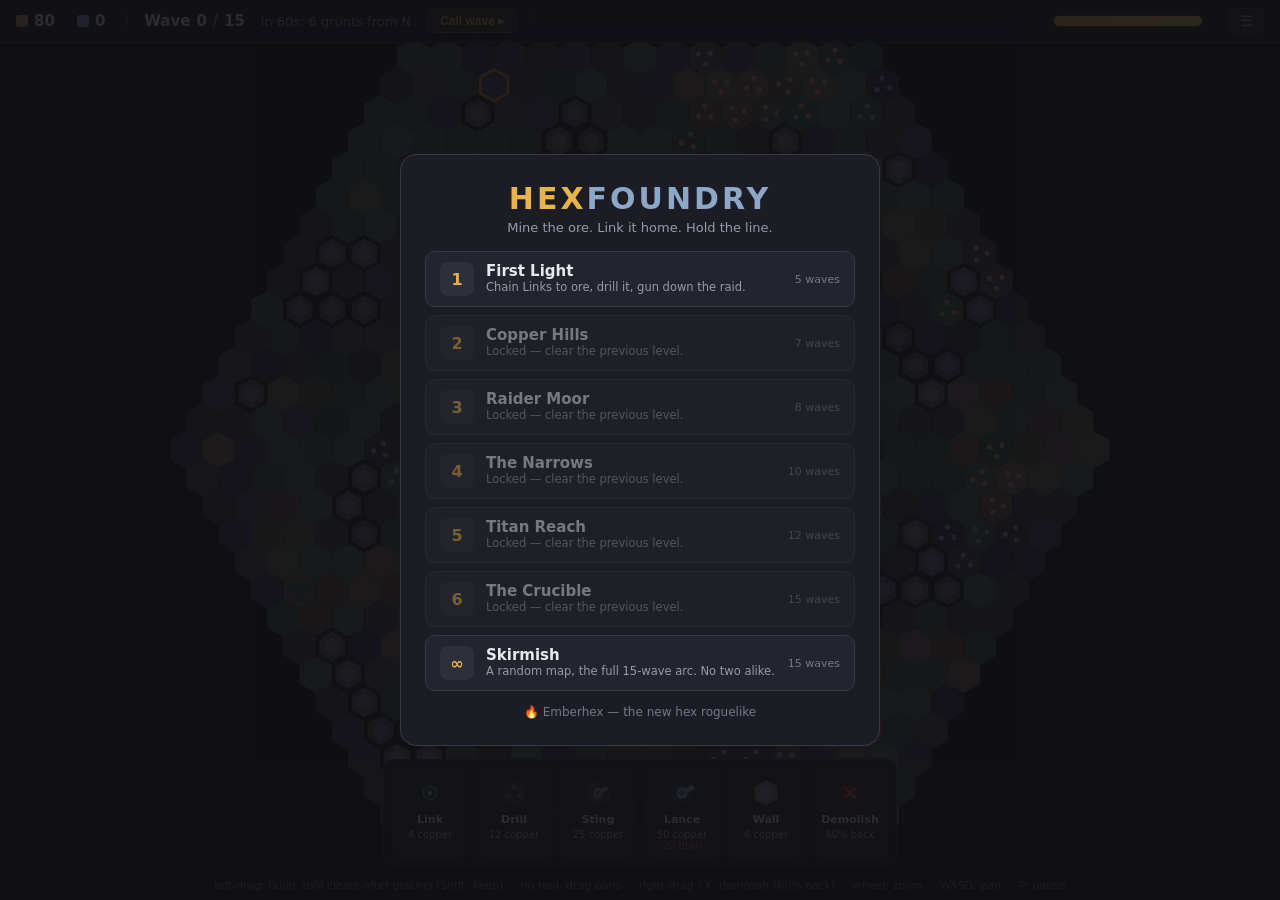
==== hexfoundry.html @ d4a0064d "Pivot to Emberhex: turn-based hex roguelike with souls-like combat New primary game replacing the to" ====
<!DOCTYPE html>
<html lang="en">
<head>
<meta charset="UTF-8">
<meta name="viewport" content="width=device-width, initial-scale=1.0, maximum-scale=1.0, user-scalable=no, viewport-fit=cover">
<meta name="mobile-web-app-capable" content="yes">
<meta name="apple-mobile-web-app-capable" content="yes">
<meta name="apple-mobile-web-app-status-bar-style" content="black-translucent">
<title>Hexfoundry</title>
<link rel="stylesheet" href="style.css">
<link rel="icon" href="data:image/svg+xml,<svg xmlns='http://www.w3.org/2000/svg' viewBox='0 0 100 100'><polygon points='50,3 93,26 93,74 50,97 7,74 7,26' fill='%23e8b34c'/></svg>">
</head>
<body>
<canvas id="game"></canvas>

<div id="topbar">
  <div class="res"><span class="dot copper"></span><span id="res-copper">0</span><span class="rate" id="rate-copper"></span></div>
  <div class="res"><span class="dot titanium"></span><span id="res-titanium">0</span><span class="rate" id="rate-titanium"></span></div>
  <div class="sep"></div>
  <div class="res">Wave <span id="wave-num">0</span><span class="dim">/</span><span id="wave-final">15</span></div>
  <div class="res dim" id="wave-preview">…</div>
  <button id="call-wave">Call wave ▸</button>
  <div class="sep"></div>
  <div class="corebar"><div id="core-hp"></div></div>
  <button id="menu-open" title="Levels">☰</button>
</div>

<div id="toolbar"></div>
<div id="tooltip"></div>
<div id="hint">left-drag: build, tool clears after placing (Shift: keep) &nbsp;·&nbsp; no tool: drag pans &nbsp;·&nbsp; right-drag / X: demolish (60% back) &nbsp;·&nbsp; wheel: zoom &nbsp;·&nbsp; WASD: pan &nbsp;·&nbsp; P: pause</div>

<div id="overlay" class="hidden">
  <div id="overlay-box">
    <h1 id="overlay-title">Core destroyed</h1>
    <p id="overlay-text"></p>
    <button id="next-btn" class="hidden">Next level ▸</button>
    <button id="continue-btn" class="hidden">Keep playing (endless)</button>
    <button id="restart-btn">Retry level</button>
    <button id="menu-btn" class="secondary">Levels</button>
  </div>
</div>

<div id="menu" class="hidden">
  <div id="menu-box">
    <h1>HEX<span>FOUNDRY</span></h1>
    <p class="sub">Mine the ore. Link it home. Hold the line.</p>
    <button id="menu-resume" class="hidden">▸ Resume game</button>
    <div id="level-list"></div>
    <a class="crosslink" href="index.html" style="display:block;margin-top:14px;font-size:12px;color:#77778a;text-decoration:none;text-align:center;">🔥 Emberhex — the new hex roguelike</a>
  </div>
</div>

<div id="msg"></div>

<script src="game.js"></script>
</body>
</html>
---- style.css ----
* { margin: 0; padding: 0; box-sizing: border-box; }

html, body {
  width: 100%; height: 100%;
  overflow: hidden;
  background: #17171c;
  font-family: "Segoe UI", system-ui, sans-serif;
  color: #e8e8ef;
  user-select: none;
  -webkit-user-select: none;
  -webkit-tap-highlight-color: transparent;
  overscroll-behavior: none;
  position: fixed; inset: 0;
}

#game {
  display: block; width: 100vw; height: 100vh; height: 100dvh;
  cursor: crosshair;
  touch-action: none;
}

/* ---------- top bar ---------- */
#topbar {
  position: fixed; top: 0; left: 0; right: 0;
  display: flex; align-items: center; gap: 16px;
  padding: 8px 16px;
  background: linear-gradient(#20202add, #20202a99);
  border-bottom: 1px solid #3a3a46;
  font-size: 15px;
  pointer-events: none;
}
.res { display: flex; align-items: center; gap: 6px; font-weight: 600; }
.res .rate { font-size: 12px; font-weight: 400; color: #7fbf7f; }
.dim { color: #9a9aa8; font-weight: 400; }
.dot { width: 12px; height: 12px; border-radius: 3px; display: inline-block; }
.dot.copper   { background: #d99d73; }
.dot.titanium { background: #8da7c6; }
.sep { width: 1px; height: 18px; background: #3a3a46; }
#wave-preview { font-size: 13px; max-width: 340px; }
#call-wave {
  pointer-events: auto;
  background: #3a3324; color: #e8b34c; border: 1px solid #6b5a2e;
  border-radius: 7px; padding: 4px 12px; font-size: 12px; font-weight: 700;
  cursor: pointer;
}
#call-wave:hover:not(:disabled) { background: #4d4229; }
#call-wave:disabled { opacity: 0.35; cursor: default; }
.corebar {
  width: 150px; height: 12px; border-radius: 6px; margin-left: auto;
  background: #101014; border: 1px solid #3a3a46; overflow: hidden;
}
#core-hp { height: 100%; width: 100%; background: linear-gradient(90deg, #e8b34c, #f5d06e); transition: width .2s; }

/* ---------- build toolbar ---------- */
#toolbar {
  position: fixed; bottom: 34px; left: 50%; transform: translateX(-50%);
  display: flex; gap: 8px;
  padding: 8px;
  background: #20202add;
  border: 1px solid #3a3a46; border-radius: 12px;
}
.tool {
  width: 76px; padding: 7px 4px 5px;
  display: flex; flex-direction: column; align-items: center; gap: 3px;
  background: #2a2a34; border: 1px solid #3a3a46; border-radius: 9px;
  cursor: pointer; text-align: center;
}
.tool:hover { background: #34343f; }
.tool.selected { background: #4d3f22; border-color: #e8b34c; }
.tool canvas { width: 34px; height: 34px; }
.tool .tname { font-size: 11px; font-weight: 600; }
.tool .tcost { font-size: 10px; color: #b8b8c4; }
.tool .tcost .no { color: #e06060; }

/* ---------- misc ui ---------- */
#hint {
  position: fixed; bottom: 8px; left: 50%; transform: translateX(-50%);
  font-size: 11px; color: #74748a; white-space: nowrap;
}
#tooltip {
  position: fixed; pointer-events: none; display: none;
  background: #101016ee; border: 1px solid #3a3a46; border-radius: 8px;
  padding: 8px 10px; font-size: 12px; max-width: 250px; z-index: 20;
  line-height: 1.45;
}
#tooltip b { color: #e8b34c; }
#tooltip .stat { color: #8da7c6; }
#msg {
  position: fixed; top: 54px; left: 50%; transform: translateX(-50%);
  font-size: 14px; font-weight: 600; color: #f0c060;
  text-shadow: 0 1px 4px #000; text-align: center;
  opacity: 0; transition: opacity .3s;
  pointer-events: none;
}
#msg.show { opacity: 1; }

/* ---------- game over / victory ---------- */
#overlay {
  position: fixed; inset: 0; background: #0a0a0ecc;
  display: flex; align-items: center; justify-content: center; z-index: 50;
}
#overlay.hidden { display: none; }
#overlay-box {
  background: #20202a; border: 1px solid #3a3a46; border-radius: 16px;
  padding: 36px 48px; text-align: center;
}
#overlay-box h1 { margin-bottom: 10px; font-size: 28px; }
#overlay-box h1.lost { color: #e06060; }
#overlay-box h1.won  { color: #70e080; }
#overlay-box p { color: #b8b8c4; margin-bottom: 22px; white-space: pre-line; }
#overlay-box button {
  background: #e8b34c; color: #17171c; border: 0; border-radius: 9px;
  padding: 10px 26px; font-size: 15px; font-weight: 700; cursor: pointer;
  margin: 0 6px;
}
#overlay-box button:hover { background: #f5d06e; }
#overlay-box button.hidden { display: none; }
#continue-btn { background: #4c5e45 !important; color: #d8e8d0 !important; }
#continue-btn:hover { background: #5d7355 !important; }
#overlay-box button.secondary { background: #2a2a34; color: #b8b8c4; border: 1px solid #3a3a46; }
#overlay-box button.secondary:hover { background: #34343f; }

/* ---------- topbar menu button ---------- */
#menu-open {
  pointer-events: auto; margin-left: 10px;
  background: #2a2a34; color: #b8b8c4; border: 1px solid #3a3a46;
  border-radius: 7px; padding: 3px 10px; font-size: 15px; cursor: pointer;
}
#menu-open:hover { background: #34343f; }

/* ---------- level menu ---------- */
#menu {
  position: fixed; inset: 0; background: #0e0e13dd;
  display: flex; align-items: center; justify-content: center; z-index: 60;
  overflow-y: auto;
}
#menu.hidden { display: none; }
#menu-box {
  width: min(480px, 94vw);
  max-height: 92vh; overflow-y: auto;
  background: #1c1c24; border: 1px solid #3a3a46; border-radius: 16px;
  padding: 26px 24px;
}
#menu-box h1 {
  text-align: center; font-size: 30px; letter-spacing: 3px; color: #e8b34c;
}
#menu-box h1 span { color: #8da7c6; }
#menu-box .sub { text-align: center; color: #9a9aa8; font-size: 13px; margin: 4px 0 16px; }
#menu-resume {
  display: block; width: 100%; margin-bottom: 12px;
  background: #4c5e45; color: #d8e8d0; border: 0; border-radius: 9px;
  padding: 10px; font-size: 14px; font-weight: 700; cursor: pointer;
}
#menu-resume.hidden { display: none; }
#level-list { display: flex; flex-direction: column; gap: 8px; }
.level {
  display: flex; align-items: center; gap: 12px;
  background: #24242e; border: 1px solid #3a3a46; border-radius: 10px;
  padding: 10px 14px; cursor: pointer;
}
.level:hover { background: #2c2c38; border-color: #55556a; }
.level.locked { opacity: 0.45; cursor: default; }
.level.locked:hover { background: #24242e; border-color: #3a3a46; }
.lnum {
  width: 34px; height: 34px; border-radius: 8px; flex-shrink: 0;
  background: #2f2f3a; color: #e8b34c; font-weight: 700; font-size: 16px;
  display: flex; align-items: center; justify-content: center;
}
.lnum.ldone { background: #3a4c36; color: #8fe08f; }
.lbody { flex: 1; min-width: 0; }
.lname { font-weight: 700; font-size: 15px; }
.ltag { font-size: 11.5px; color: #9a9aa8; line-height: 1.35; }
.lwaves { font-size: 11px; color: #77778a; white-space: nowrap; }

/* ---------- small screens / touch ---------- */
@media (max-width: 720px) {
  #topbar { flex-wrap: wrap; gap: 4px 12px; font-size: 13px; padding: 6px 10px 5px; }
  .corebar { width: 90px; }
  #wave-preview { order: 10; flex-basis: 100%; max-width: none; font-size: 11px; }
  #call-wave { padding: 5px 10px; font-size: 11px; }
  #toolbar { bottom: max(10px, env(safe-area-inset-bottom)); gap: 4px; padding: 5px; }
  .tool { width: 52px; padding: 5px 2px 4px; gap: 2px; }
  .tool canvas { width: 26px; height: 26px; }
  .tool .tname { font-size: 9px; }
  .tool .tcost { font-size: 8px; }
  #msg { top: 74px; font-size: 12px; max-width: 90vw; }
  #overlay-box { padding: 26px 22px; margin: 0 12px; }
  #overlay-box h1 { font-size: 22px; }
  #overlay-box button { padding: 10px 18px; font-size: 14px; margin: 4px; }
}
@media (pointer: coarse) {
  #hint { display: none; }
  #tooltip { display: none !important; }
}
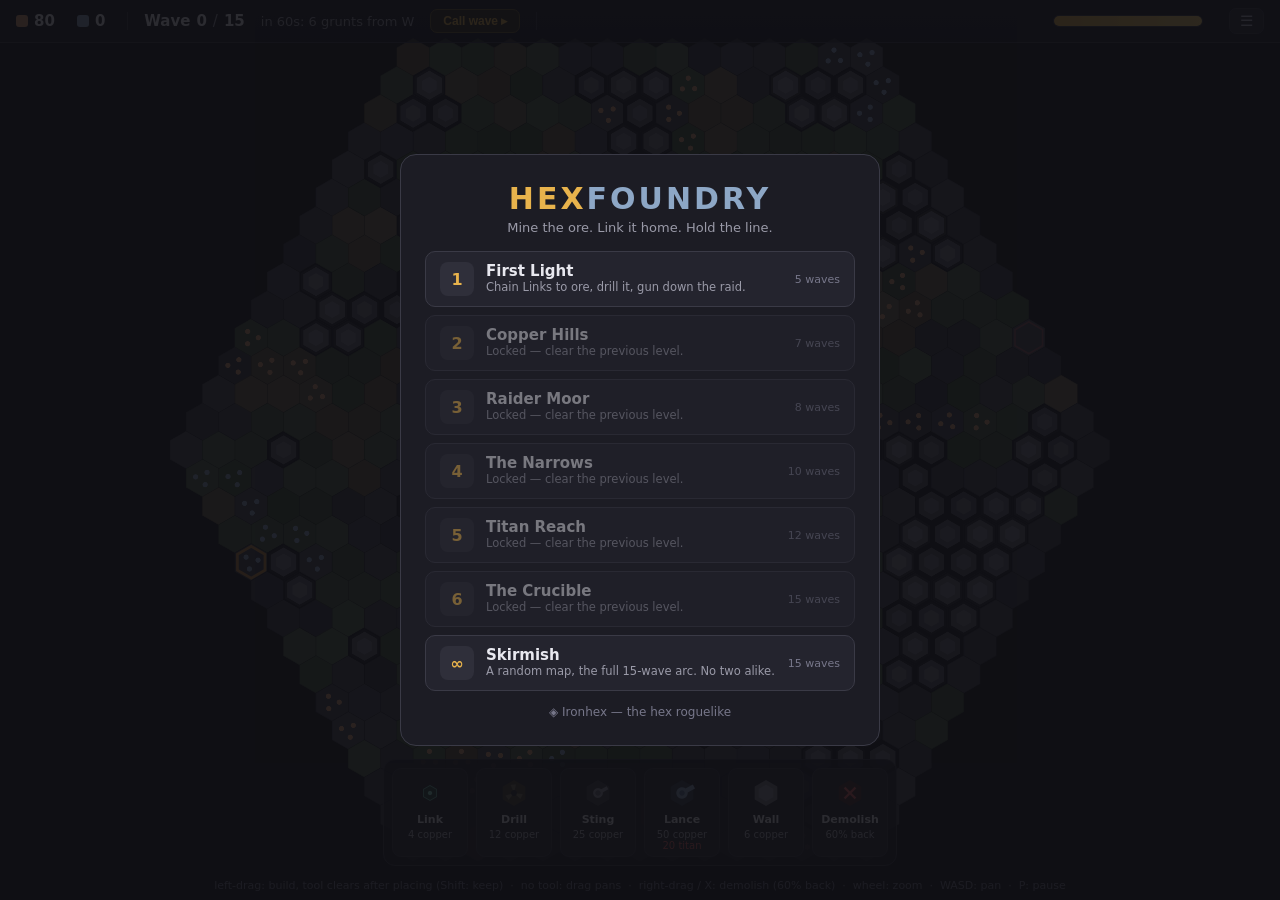
==== commit eed334c5: "Retheme Emberhex into Ironhex: a sci-fi machine world The player is now a salvaged combat frame and " ====
--- a/hexfoundry.html
+++ b/hexfoundry.html
@@ -46,7 +46,7 @@
     <p class="sub">Mine the ore. Link it home. Hold the line.</p>
     <button id="menu-resume" class="hidden">▸ Resume game</button>
     <div id="level-list"></div>
-    <a class="crosslink" href="index.html" style="display:block;margin-top:14px;font-size:12px;color:#77778a;text-decoration:none;text-align:center;">🔥 Emberhex — the new hex roguelike</a>
+    <a class="crosslink" href="index.html" style="display:block;margin-top:14px;font-size:12px;color:#77778a;text-decoration:none;text-align:center;">◈ Ironhex — the hex roguelike</a>
   </div>
 </div>
 
